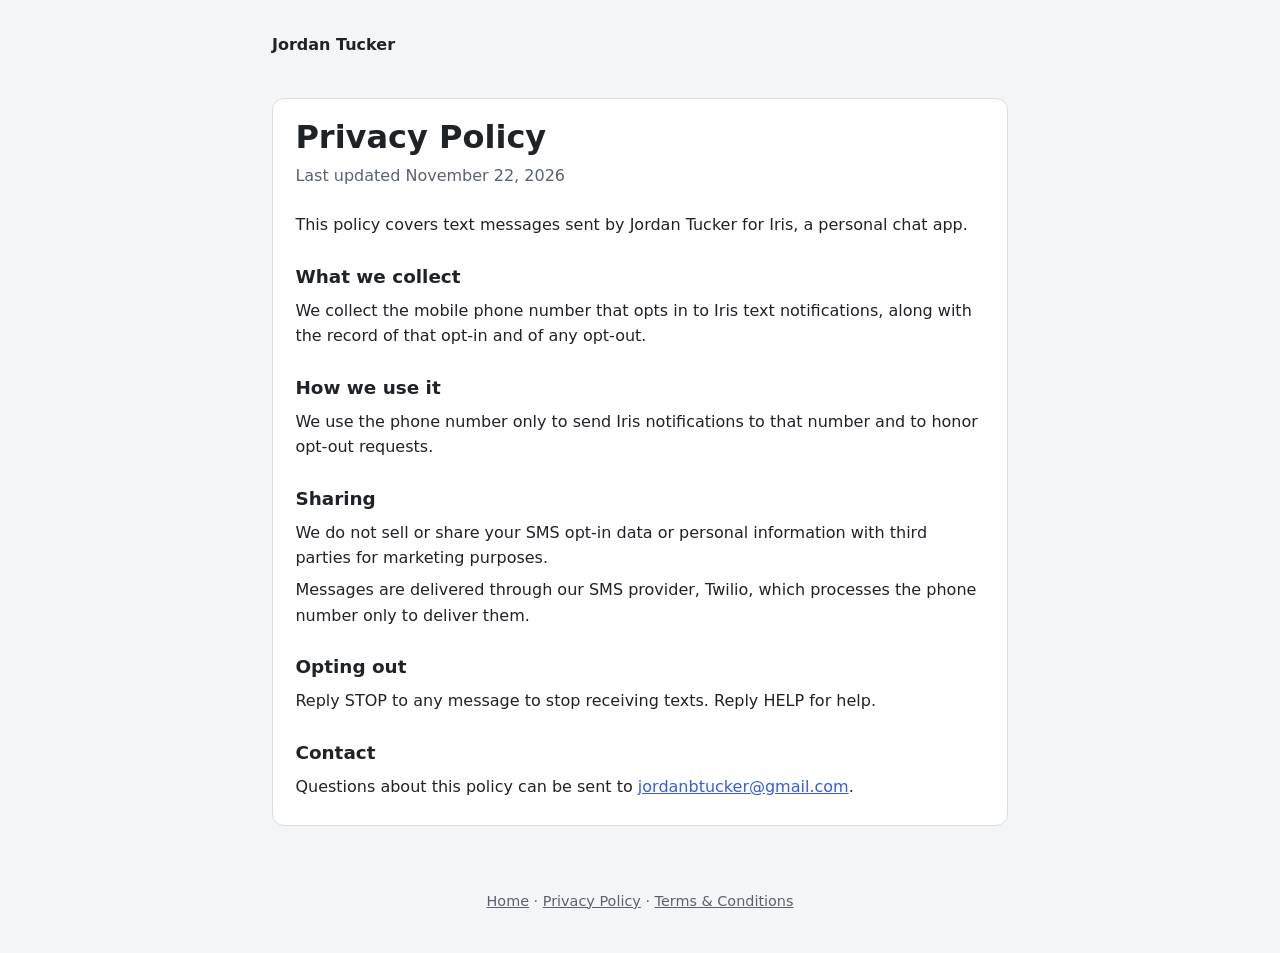
==== privacy.html @ 23a2c00a "Add personal site with privacy policy and terms" ====
<!doctype html>
<html lang="en">
  <head>
    <meta charset="utf-8">
    <meta name="viewport" content="width=device-width, initial-scale=1">
    <meta name="color-scheme" content="light dark">
    <title>Privacy Policy | Jordan Tucker</title>
    <link rel="stylesheet" href="style.css">
  </head>
  <body>
    <main>
      <a class="site-name" href="/">Jordan Tucker</a>

      <article class="card policy">
        <h1>Privacy Policy</h1>
        <p class="updated">Last updated November 22, 2026</p>

        <p>This policy covers text messages sent by Jordan Tucker for Iris, a personal chat app.</p>

        <h2>What we collect</h2>
        <p>We collect the mobile phone number that opts in to Iris text notifications, along with the record of that opt-in and of any opt-out.</p>

        <h2>How we use it</h2>
        <p>We use the phone number only to send Iris notifications to that number and to honor opt-out requests.</p>

        <h2>Sharing</h2>
        <p>We do not sell or share your SMS opt-in data or personal information with third parties for marketing purposes.</p>
        <p>Messages are delivered through our SMS provider, Twilio, which processes the phone number only to deliver them.</p>

        <h2>Opting out</h2>
        <p>Reply STOP to any message to stop receiving texts. Reply HELP for help.</p>

        <h2>Contact</h2>
        <p>Questions about this policy can be sent to <a href="mailto:jordanbtucker@gmail.com">jordanbtucker@gmail.com</a>.</p>
      </article>
    </main>

    <footer>
      <a href="/">Home</a> · <a href="/privacy.html">Privacy Policy</a> · <a href="/terms.html">Terms &amp; Conditions</a>
    </footer>
  </body>
</html>
---- style.css ----
:root {
  --bg: #f4f5f7;
  --card: #ffffff;
  --fg: #1f2328;
  --muted: #59636e;
  --accent: #3b5bdb;
  --on-accent: #ffffff;
  --border: #d8dee4;
  --chip: #eef1f5;
}

@media (prefers-color-scheme: dark) {
  :root {
    --bg: #0d1117;
    --card: #161b22;
    --fg: #e6edf3;
    --muted: #9198a1;
    --accent: #7c9cff;
    --on-accent: #0d1117;
    --border: #30363d;
    --chip: #21262d;
  }
}

* {
  box-sizing: border-box;
}

body {
  margin: 0;
  background: var(--bg);
  color: var(--fg);
  font: 16px/1.6 system-ui, -apple-system, "Segoe UI", Roboto, sans-serif;
}

main,
footer {
  max-width: 48rem;
  margin: 0 auto;
  padding: 0 16px;
}

a {
  color: var(--accent);
}

/* Home page header */

.intro-header {
  padding: 3.5rem 0 1rem;
  text-align: center;
}

.avatar {
  display: grid;
  place-items: center;
  width: 84px;
  height: 84px;
  margin: 0 auto 1rem;
  border-radius: 50%;
  background: var(--accent);
  color: var(--on-accent);
  font-size: 2rem;
  font-weight: 700;
}

h1 {
  margin: 0;
  font-size: 2.4rem;
  line-height: 1.2;
}

.title {
  margin: 0.4rem 0 1rem;
  color: var(--muted);
}

.intro {
  max-width: 36rem;
  margin: 0 auto 1.4rem;
}

.buttons {
  display: flex;
  flex-wrap: wrap;
  justify-content: center;
  gap: 0.6rem;
}

.buttons a {
  padding: 0.45rem 1rem;
  border: 1px solid var(--border);
  border-radius: 999px;
  background: var(--card);
  color: var(--fg);
  font-size: 0.95rem;
  text-decoration: none;
}

.buttons a:first-child {
  border-color: var(--accent);
  background: var(--accent);
  color: var(--on-accent);
}

/* Sections and cards */

h2 {
  margin: 2.5rem 0 1rem;
  font-size: 1.3rem;
}

.card {
  margin-bottom: 1rem;
  padding: 1.2rem 1.4rem;
  border: 1px solid var(--border);
  border-radius: 12px;
  background: var(--card);
}

.card-head {
  display: flex;
  justify-content: space-between;
  align-items: baseline;
  gap: 1rem;
}

h3 {
  margin: 0;
  font-size: 1.1rem;
}

.date {
  color: var(--muted);
  font-size: 0.9rem;
  white-space: nowrap;
}

.org {
  color: var(--accent);
  font-size: 0.95rem;
}

ul {
  margin: 0.6rem 0 0;
  padding-left: 1.1rem;
}

li {
  margin: 0.25rem 0;
}

h4 {
  margin: 0.4rem 0 0;
  color: var(--muted);
  font-weight: 500;
}

.chips {
  display: flex;
  flex-wrap: wrap;
  gap: 0.4rem;
  margin: 0.5rem 0 1rem;
  padding: 0;
  list-style: none;
}

.chips li {
  margin: 0;
  padding: 0.15rem 0.55rem;
  border: 1px solid var(--border);
  border-radius: 6px;
  background: var(--chip);
  font-size: 0.88rem;
}

/* Policy pages */

.policy {
  margin-top: 2.5rem;
}

.policy h1 {
  font-size: 2rem;
}

.policy .updated {
  margin: 0.4rem 0 1.5rem;
  color: var(--muted);
}

.policy h2 {
  margin: 1.5rem 0 0.4rem;
  font-size: 1.15rem;
}

.policy p {
  margin: 0.4rem 0;
}

.site-name {
  display: inline-block;
  margin-top: 2rem;
  color: var(--fg);
  font-weight: 600;
  text-decoration: none;
}

/* Footer */

footer {
  margin-top: 2.5rem;
  padding-top: 1.5rem;
  padding-bottom: 2.5rem;
  color: var(--muted);
  font-size: 0.9rem;
  text-align: center;
}

footer a {
  color: var(--muted);
}

@media (max-width: 600px) {
  .card-head {
    flex-direction: column;
    gap: 0;
  }
}

.nowrap {
  white-space: nowrap;
}
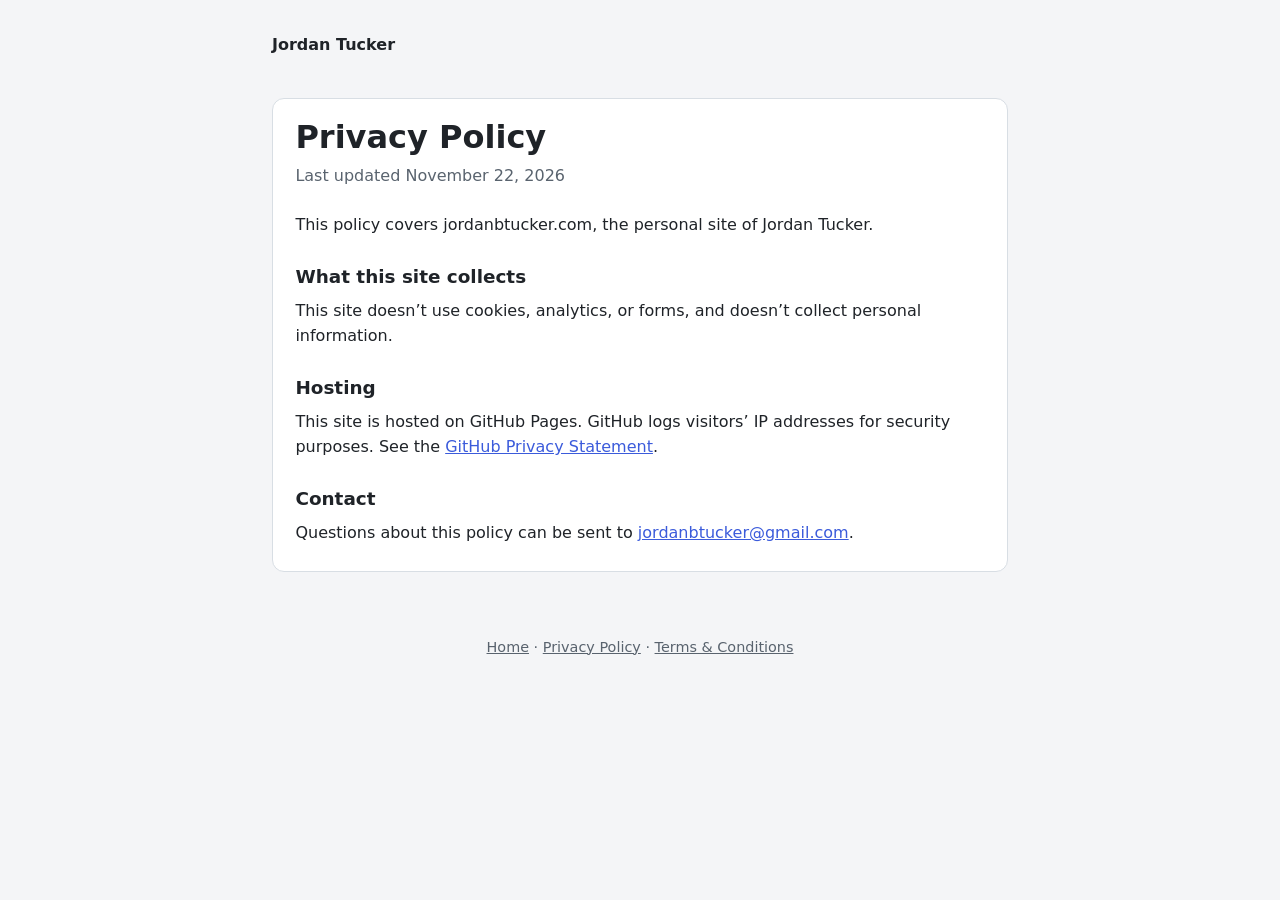
==== commit fee9185e: "Move Iris policies to /iris and add general site policies" ====
--- a/privacy.html
+++ b/privacy.html
@@ -9,26 +9,19 @@
   </head>
   <body>
     <main>
-      <a class="site-name" href="/">Jordan Tucker</a>
+      <a class="site-name" href="./">Jordan Tucker</a>
 
       <article class="card policy">
         <h1>Privacy Policy</h1>
         <p class="updated">Last updated November 22, 2026</p>
 
-        <p>This policy covers text messages sent by Jordan Tucker for Iris, a personal chat app.</p>
+        <p>This policy covers jordanbtucker.com, the personal site of Jordan Tucker.</p>
 
-        <h2>What we collect</h2>
-        <p>We collect the mobile phone number that opts in to Iris text notifications, along with the record of that opt-in and of any opt-out.</p>
+        <h2>What this site collects</h2>
+        <p>This site doesn’t use cookies, analytics, or forms, and doesn’t collect personal information.</p>
 
-        <h2>How we use it</h2>
-        <p>We use the phone number only to send Iris notifications to that number and to honor opt-out requests.</p>
-
-        <h2>Sharing</h2>
-        <p>We do not sell or share your SMS opt-in data or personal information with third parties for marketing purposes.</p>
-        <p>Messages are delivered through our SMS provider, Twilio, which processes the phone number only to deliver them.</p>
-
-        <h2>Opting out</h2>
-        <p>Reply STOP to any message to stop receiving texts. Reply HELP for help.</p>
+        <h2>Hosting</h2>
+        <p>This site is hosted on GitHub Pages. GitHub logs visitors’ IP addresses for security purposes. See the <a href="https://docs.github.com/en/site-policy/privacy-policies/github-general-privacy-statement">GitHub Privacy Statement</a>.</p>
 
         <h2>Contact</h2>
         <p>Questions about this policy can be sent to <a href="mailto:jordanbtucker@gmail.com">jordanbtucker@gmail.com</a>.</p>
@@ -36,7 +29,7 @@
     </main>
 
     <footer>
-      <a href="/">Home</a> · <a href="/privacy.html">Privacy Policy</a> · <a href="/terms.html">Terms &amp; Conditions</a>
+      <a href="./">Home</a> · <a href="privacy.html">Privacy Policy</a> · <a href="terms.html">Terms &amp; Conditions</a>
     </footer>
   </body>
 </html>
